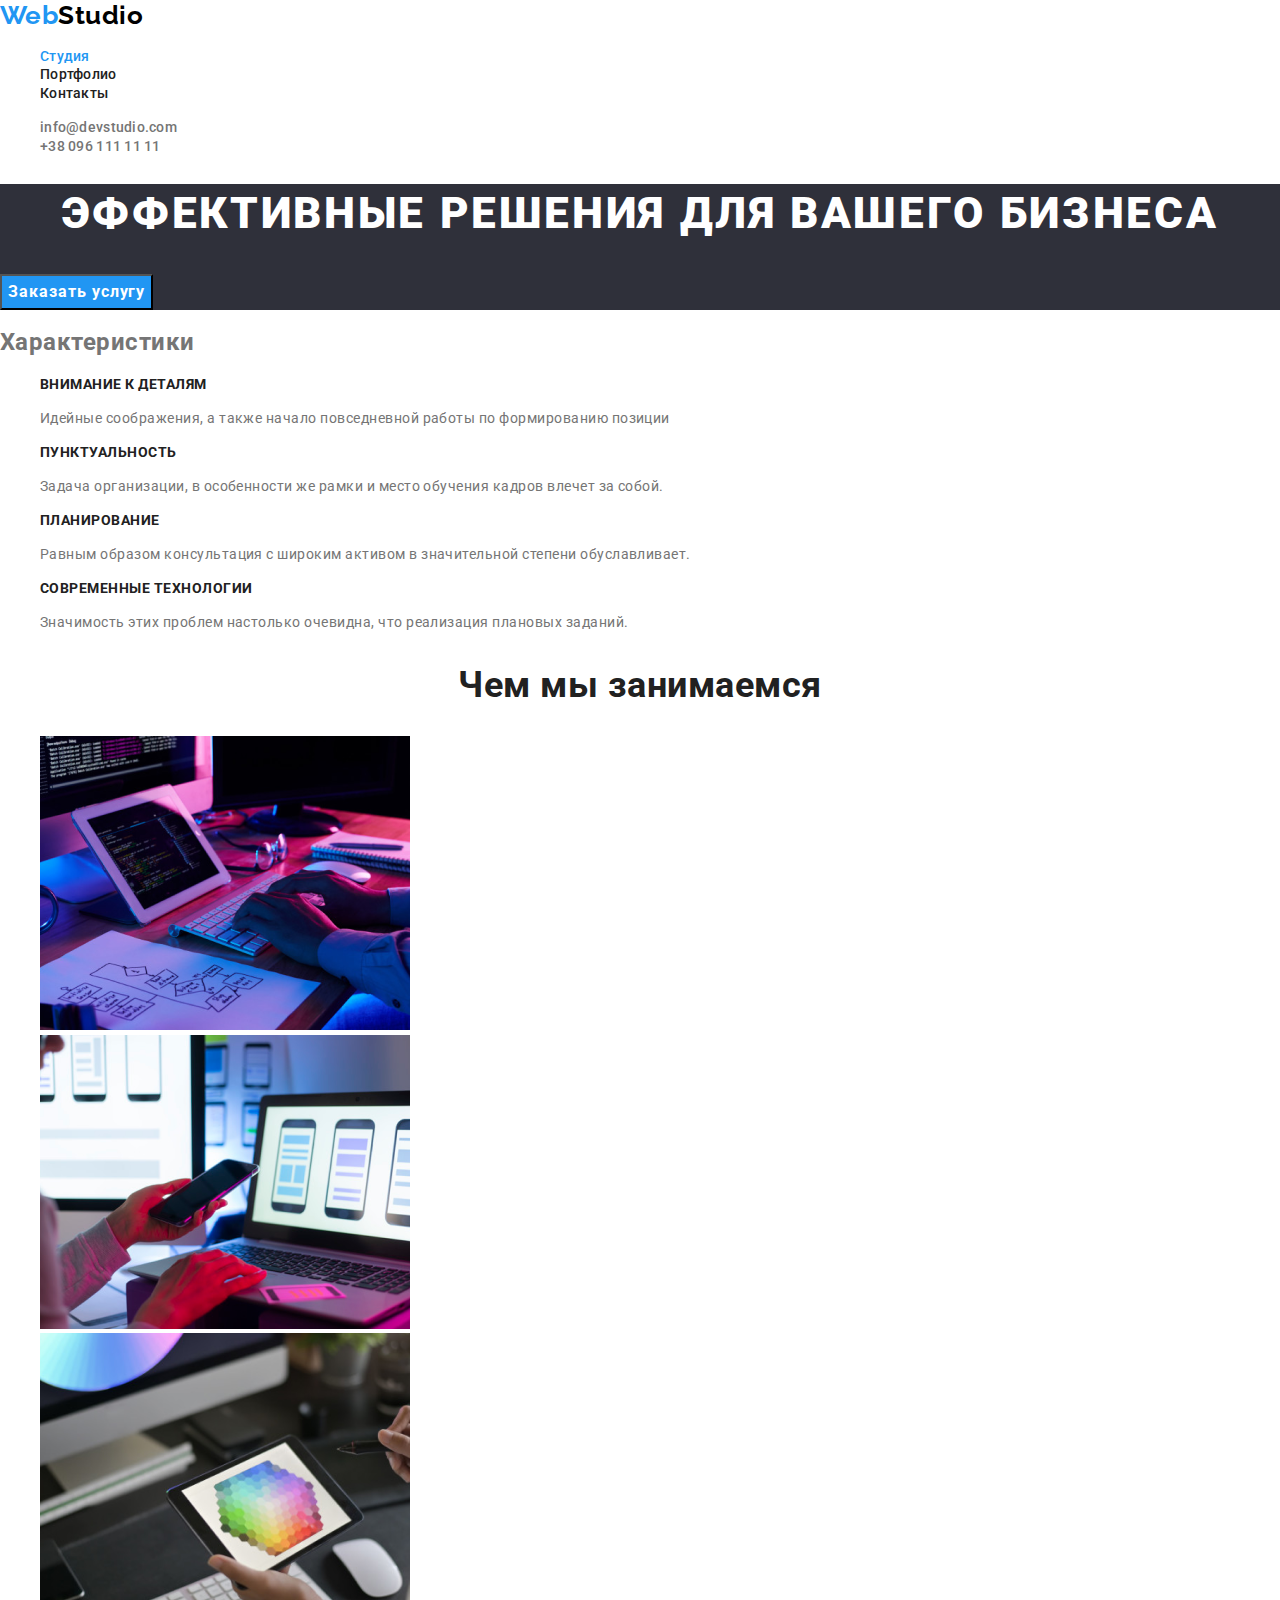
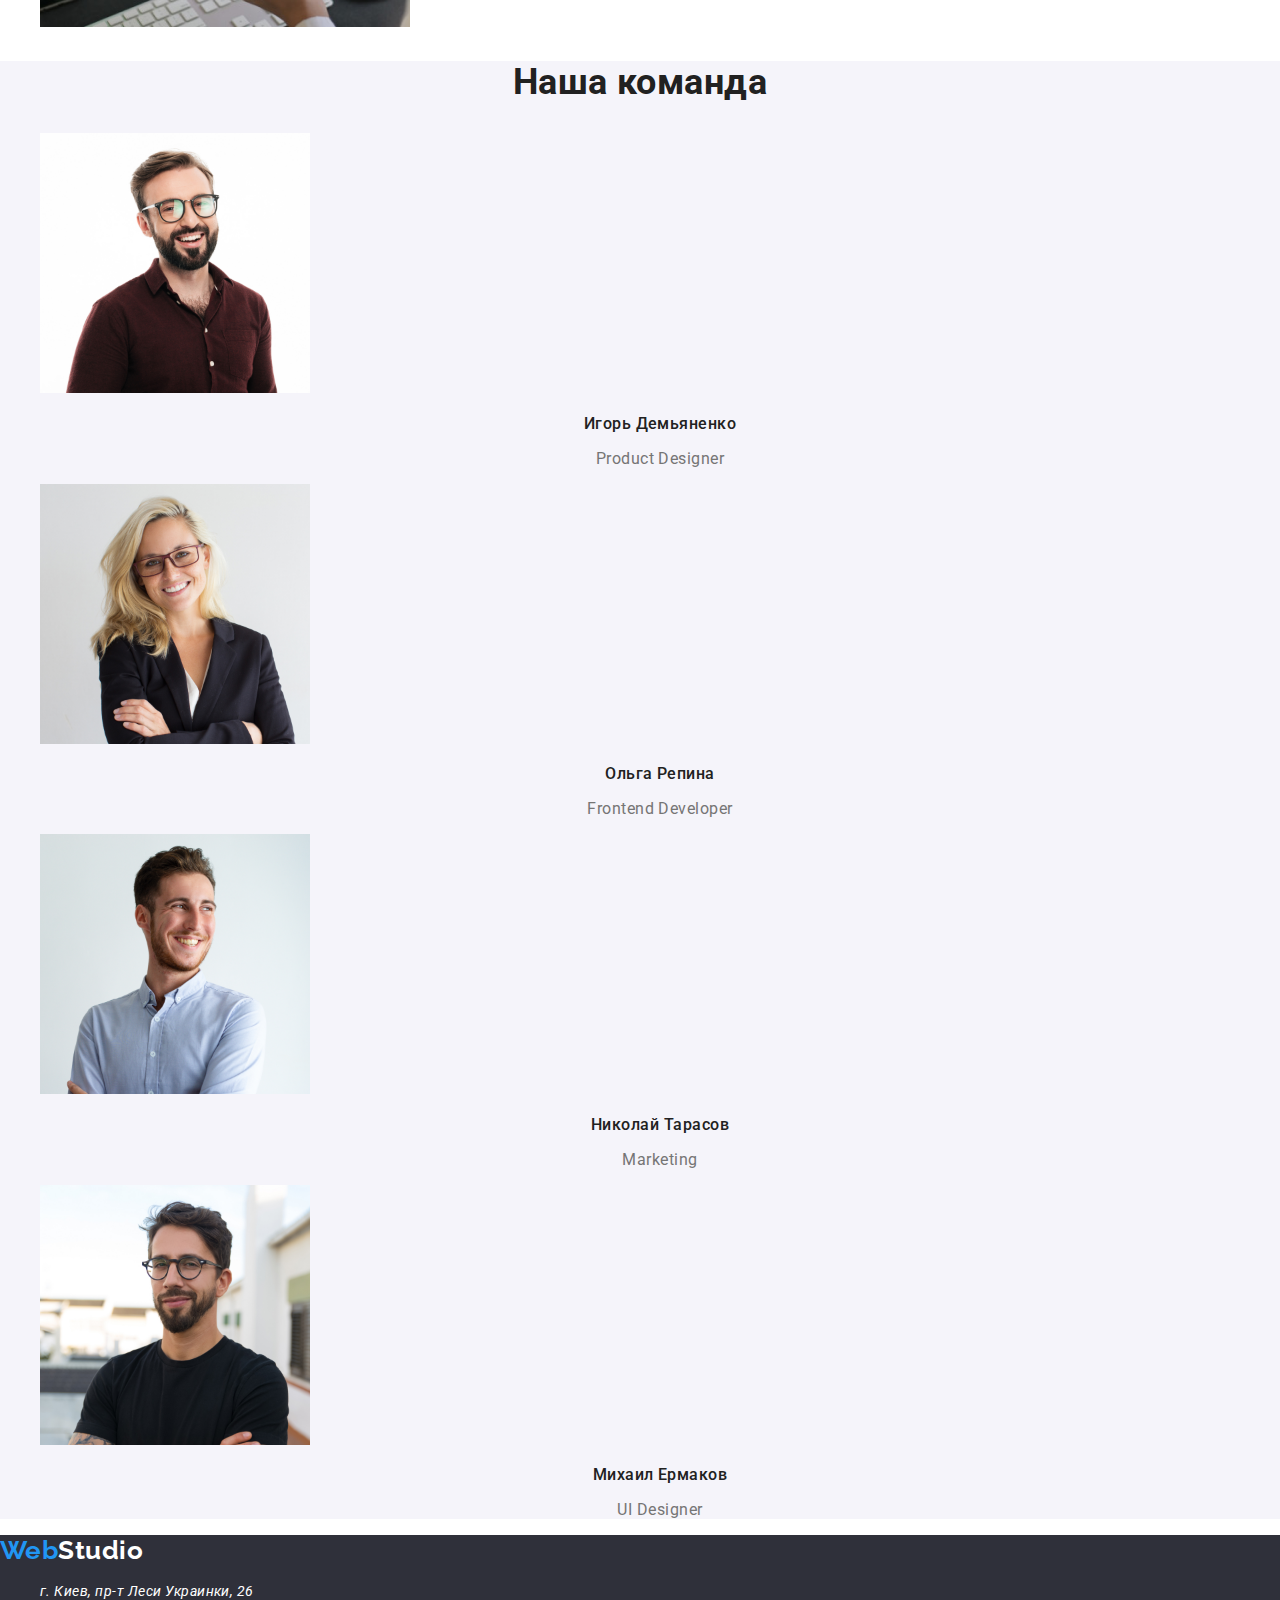
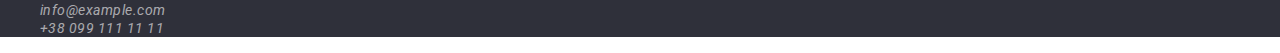
==== index.html @ c31a31f6 "Добавлены исходники" ====
<!DOCTYPE html>
<html lang="ru">
<head>
    <meta charset="UTF-8">
    <meta name="viewport" content="width=device-width, initial-scale=1.0">
    <title>Document</title>
    <link rel="stylesheet" href="https://cdnjs.cloudflare.com/ajax/libs/modern-normalize/1.1.0/modern-normalize.css" integrity="sha512-Y0MM+V6ymRKN2zStTqzQ227DWhhp4Mzdo6gnlRnuaNCbc+YN/ZH0sBCLTM4M0oSy9c9VKiCvd4Jk44aCLrNS5Q==" crossorigin="anonymous" referrerpolicy="no-referrer" />
    <link rel="preconnect" href="https://fonts.googleapis.com">
    <link rel="preconnect" href="https://fonts.gstatic.com" crossorigin>
    <link href="https://fonts.googleapis.com/css2?family=Raleway:wght@700&family=Roboto:wght@400;500;700;900&display=swap" rel="stylesheet">
    <link rel="stylesheet" href="./css/styles.css">
</head>
<body>
    <header class="header">
        <nav class="nav">
            <a href="/" class="logo-header link"><span class="blue-logo">Web</span>Studio</a>

            <ul class="navigation list">
                <li class="nav-item"><a href="./index.html" class="nav-link link opened">Студия</a></li>
                <li class="nav-item"><a href="./portfolio.html" class="nav-link link">Портфолио</a></li>
                <li class="nav-item"><a href="#" class="nav-link link">Контакты</a></li>
            </ul>
        </nav>
       
        <ul class=" contacts list">
            <li class="contacts-item"><a href="mailto:info@devstudio.com" class="contacts-link link">info@devstudio.com</a></li>
            <li class="contacts-item"><a href="tel:+380961111111" class="contacts-link link">+38 096 111 11 11</a></li>
        </ul>
    </header>
    <main>
        
        <section class="hero">
            <h1 class="hero-title">ЭФФЕКТИВНЫЕ РЕШЕНИЯ ДЛЯ ВАШЕГО БИЗНЕСА</h1>
            <button class="hero-button">Заказать услугу</button>
        </section>
        
        <section class="">
            <h2>Характеристики</h2>
            <ul class="adventages list">
                <li class="adventages-item">
                    <h3 class="adventages-title">Внимание к деталям</h3> 
                    <p class="adventages-text">Идейные соображения, а также начало повседневной работы по формированию позиции</p>
                </li>
                <li class="adventages-item">
                    <h3 class="adventages-title">Пунктуальность</h3> 
                    <p class="adventages-text">Задача организации, в особенности же рамки и место обучения кадров влечет за собой.</p>
                </li>
                <li class="adventages-item">
                    <h3 class="adventages-title">Планирование</h3> 
                    <p class="adventages-text">Равным образом консультация с широким активом в значительной степени обуславливает.</p>
                </li>
                <li class="adventages-item">
                    <h3 class="adventages-title">Современные технологии</h3> 
                    <p class="adventages-text">Значимость этих проблем настолько очевидна, что реализация плановых заданий.</p>
                </li>
            </ul>
        </section>
        <section class="">
            <h2 class="services-title">Чем мы занимаемся</h2>
            <ul class="services list">
                <li><img src="./images/box1.png" alt="Пишет код" width="370"></li>
                <li><img src="./images/box2.png" alt="Делает адаптивную верстку" width="370"></li>
                <li><img src="./images/box3.png" alt="Создает дизайн" width="370"></li>
            </ul>
        </section>
        <section class="team">
            <h2 class="team-title">Наша команда</h2>
            <ul class="list">
                <li class="team-member">
                    <img src="./images/img.jpg" alt="Фото Игоря" width="270">
                    <h3 class="team-member-title">Игорь Демьяненко</h3>
                    <p class="team-member-text">Product Designer</p>
                </li>
                <li class="team-member">
                    <img src="./images/img(1).jpg" alt="Фото Ольги" width="270">
                    <h3 class="team-member-title">Ольга Репина</h3>
                    <p class="team-member-text">Frontend Developer</p>
                </li>
                <li class="team-member">
                    <img src="./images/img(2).jpg" alt="Фото Николая" width="270">
                    <h3 class="team-member-title">Николай Тарасов</h3>
                    <p class="team-member-text">Marketing</p>
                </li>
                <li class="team-member">
                    <img src="./images/img(3).jpg" alt="Фото Михаила" width="270">
                    <h3 class="team-member-title">Михаил Ермаков</h3>
                    <p class="team-member-text">UI Designer</p>
                </li>
            </ul>
        </section>
    </main>
    <footer class="footer">
        <a href="/" class="logo-footer link"><span class="blue-logo">Web</span>Studio</a>
        <address>
            <ul class="footer-contacts contacts list">
                <li>
                    <a href="https://yandex.ua/maps/-/CCUmEDRSxD" class="adress link">г. Киев, пр-т Леси Украинки, 26</a>
                </li>
                <li>
                    <a href="mailto:info@example.com" class="footer-link link ">info@example.com</a>
                </li>
                <li>
                    <a href="tel:+380991111111" class="footer-link link ">+38 099 111 11 11</a>
                </li>
            </ul>
        </address>
    </footer>
</body>
</html>
---- css/styles.css ----
/*
2196F3 - голубой
212121-черный
2F303A- темный серый фон
757575 серый текст
FFFFFF белый
F5F4FA светлый серый фон
*/
:root{
    --main-text-color: #757575;
    --main-title-color: #212121;
    --main-background-color: #ffffff;
    --lightgrey-background: #f5f4fa;
    --darkgrey-background: #2f303a;
    --white-title: #ffffff;
    --accent-color: #2196f3;

}
.list {
    list-style: none;
}

.link {
    text-decoration: none;
}



body{
font-family: "Roboto", sans-serif;
background-color: var(--main-background-color);
letter-spacing: 0.03em;
color: var(--main-text-color);
}

.nav-link{
font-weight: 500;
font-size: 14px;
line-height: 1.14;
letter-spacing: 0.02em;
color: var(--main-title-color);
}

.nav-link:hover,
.nav-link:focus,
.contacts-link:hover,
.contacts-link:focus{
    color: var(--accent-color);
}

.logo-header{
font-family: Raleway;
font-weight: 700;
font-size: 26px;
line-height: 1.19;
color:#000000;
}

.blue-logo{
    color: var(--accent-color);
}

 .contacts-link{
    font-weight: 500;
    font-size: 14px;
    line-height: 1.14;
    letter-spacing: 0.02em;
    color: var(--main-text-color);
 }

 .opened{
     color:var(--accent-color);
 }

.hero{
    background-color: var(--darkgrey-background);
}

.hero-title{
font-weight: 900;
font-size: 44px;
line-height: 1.36;
text-align: center;
letter-spacing: 0.06em;
text-transform: uppercase;
color: var(--white-title);
}
.hero-button {
font-weight: 700;
font-size: 16px;
line-height: 1.87;
text-align: center;
letter-spacing: 0.06em;
color:var(--white-title);
background-color: var(--accent-color);
cursor: pointer;
}

.adventages-title{
font-weight: 700;
font-size: 14px;
line-height: 1.14;
text-transform: uppercase;
color: var(--main-title-color);
}

.adventages-text{
font-size: 14px;
line-height: 1.71;
}

.services-title,
.team-title{
font-weight: 700;
font-size: 36px;
line-height: 1.17;
text-align: center;
color:var(--main-title-color);
}
.team {
    background-color: var(--lightgrey-background);
}
.team-member-title{
font-weight: 500;
font-size: 16px;
line-height: 1.19;
text-align: center;
color: var(--main-title-color);
}
.team-member-text{
font-size: 16px;
line-height: 1.19;
text-align: center;
}
.footer{
    background-color: var(--darkgrey-background);
}
.logo-footer {
font-family: Raleway;
font-weight: 700;
font-size: 26px;
line-height: 1.19;
color: var(--white-title);
}
.adress{
font-size: 14px;
line-height: 1,71;
color: var(--white-title);
}
.footer-link{
    font-size: 14px;
line-height: 1,71;
color: rgba(255, 255, 255, 0.6);
}




/********************Portfolio**********************/




.button{
--background-buttom:  #F5F4FA;
font-weight: 500;
font-size: 16px;
line-height: 1.62;
text-align: center;
color: var(--main-title-color);
background-color:var(--background-buttom);
cursor: pointer;
}
.button:hover,
.button:focus{
color:var(--white-title);
background-color: var(--accent-color);
}
.project-card{
--background-card: #eeeeee;
background-color: var(--background-card);
}
.project-card-title{
font-weight: 700;
font-size: 18px;
line-height: 2.0;
letter-spacing: 0.06em;
color:var(--main-title-color);
}
.project-card-text{
font-size: 16px;
line-height: 1.87;
color: var(--main-text-color);
}
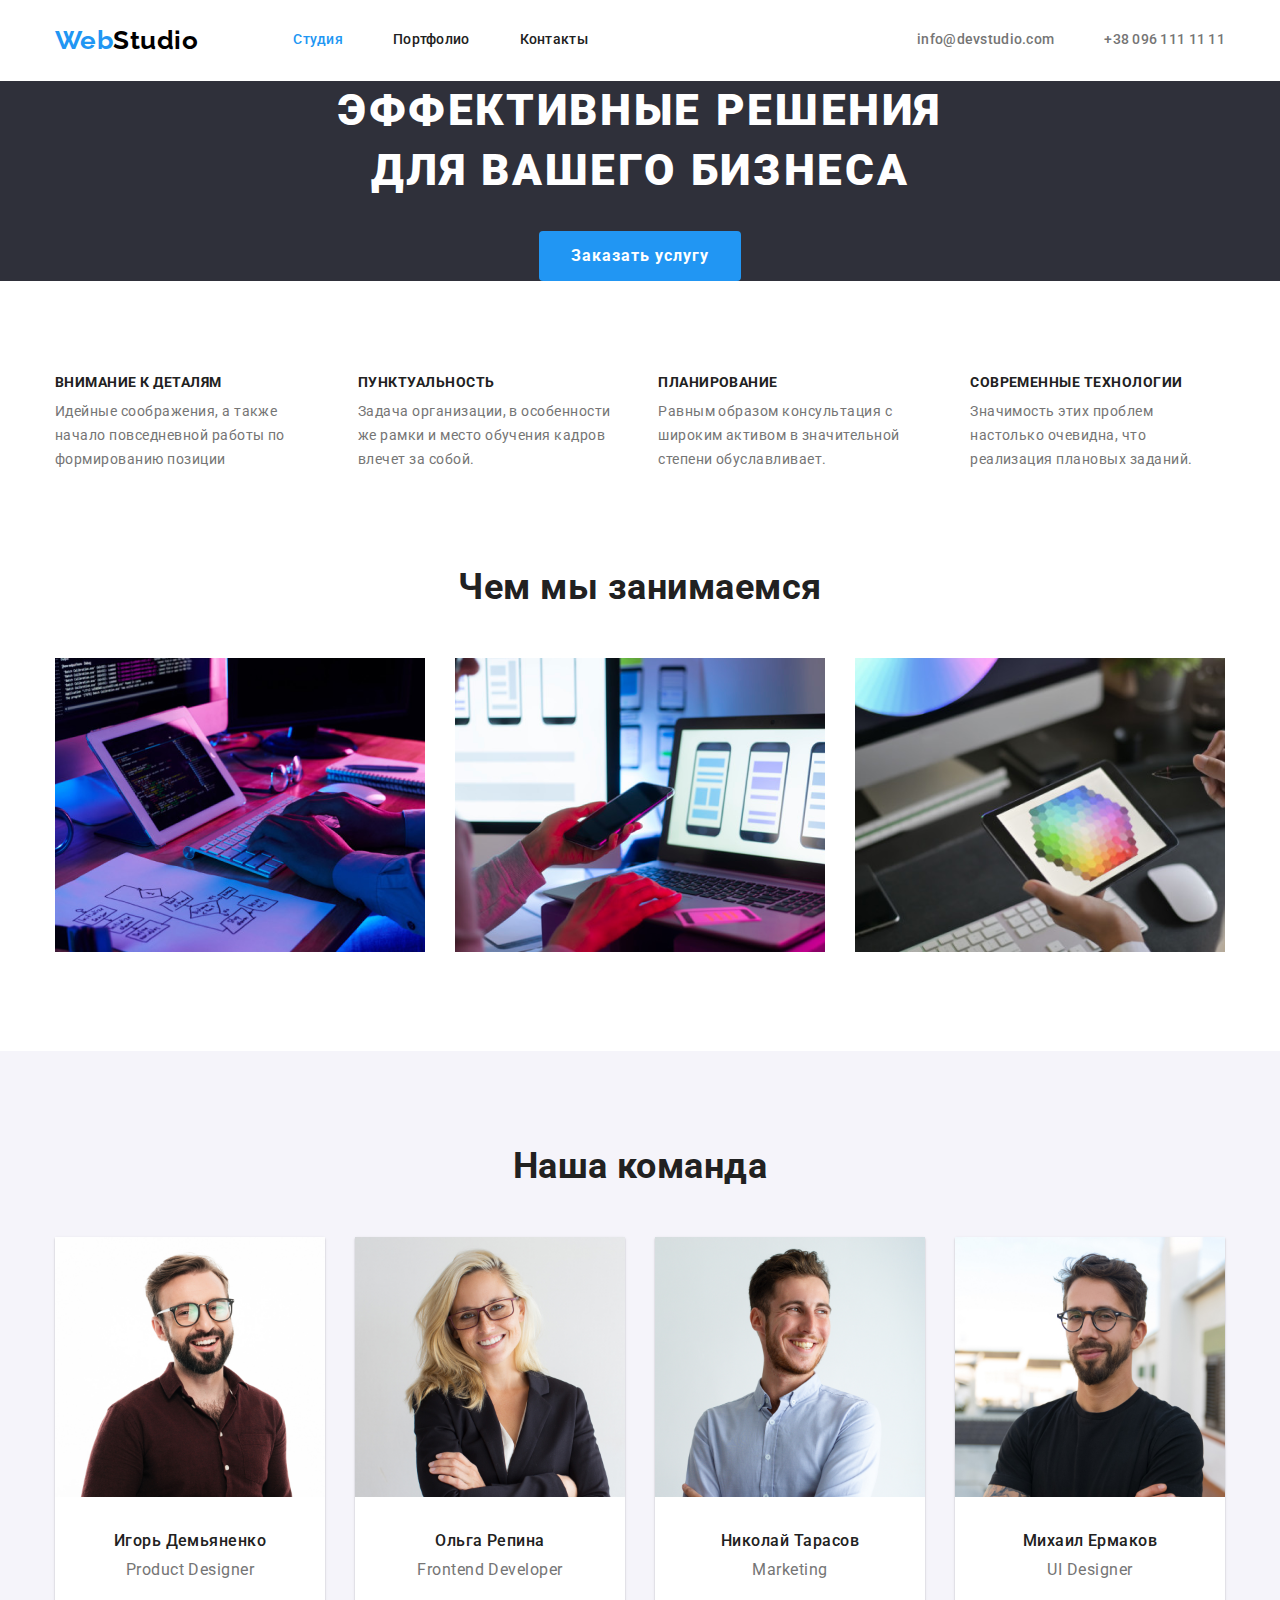
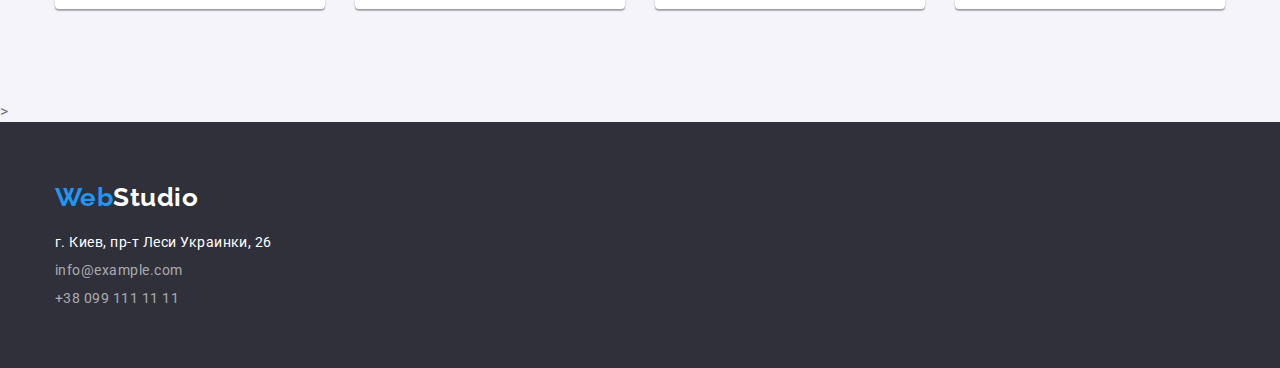
==== commit 461a8c1f: "Главная страница" ====
--- a/index.html
+++ b/index.html
@@ -12,6 +12,7 @@
 </head>
 <body>
     <header class="header">
+        <div class="container head-container">
         <nav class="nav">
             <a href="/" class="logo-header link"><span class="blue-logo">Web</span>Studio</a>
 
@@ -26,84 +27,93 @@
             <li class="contacts-item"><a href="mailto:info@devstudio.com" class="contacts-link link">info@devstudio.com</a></li>
             <li class="contacts-item"><a href="tel:+380961111111" class="contacts-link link">+38 096 111 11 11</a></li>
         </ul>
+    </div>
     </header>
     <main>
-        
         <section class="hero">
-            <h1 class="hero-title">ЭФФЕКТИВНЫЕ РЕШЕНИЯ ДЛЯ ВАШЕГО БИЗНЕСА</h1>
-            <button class="hero-button">Заказать услугу</button>
+            <div class="container">
+                <h1 class="hero-title">ЭФФЕКТИВНЫЕ РЕШЕНИЯ<br> ДЛЯ ВАШЕГО БИЗНЕСА</h1>
+                <button class="hero-button">Заказать услугу</button>
+            </div>
         </section>
-        
-        <section class="">
-            <h2>Характеристики</h2>
-            <ul class="adventages list">
-                <li class="adventages-item">
-                    <h3 class="adventages-title">Внимание к деталям</h3> 
-                    <p class="adventages-text">Идейные соображения, а также начало повседневной работы по формированию позиции</p>
-                </li>
-                <li class="adventages-item">
-                    <h3 class="adventages-title">Пунктуальность</h3> 
-                    <p class="adventages-text">Задача организации, в особенности же рамки и место обучения кадров влечет за собой.</p>
-                </li>
-                <li class="adventages-item">
-                    <h3 class="adventages-title">Планирование</h3> 
-                    <p class="adventages-text">Равным образом консультация с широким активом в значительной степени обуславливает.</p>
-                </li>
-                <li class="adventages-item">
-                    <h3 class="adventages-title">Современные технологии</h3> 
-                    <p class="adventages-text">Значимость этих проблем настолько очевидна, что реализация плановых заданий.</p>
-                </li>
-            </ul>
+        <section class="adventages">
+            <div class="container adventages-container">
+                <h2 class="visually-hidden">Характеристики</h2>
+                <ul class="adventages-list list">
+                    <li class="adventages-item">
+                        <h3 class="adventages-title">Внимание к деталям</h3> 
+                        <p class="adventages-text">Идейные соображения, а также начало повседневной работы по формированию позиции</p>
+                    </li>
+                    <li class="adventages-item">
+                        <h3 class="adventages-title">Пунктуальность</h3> 
+                        <p class="adventages-text">Задача организации, в особенности же рамки и место обучения кадров влечет за собой.</p>
+                    </li>
+                    <li class="adventages-item">
+                        <h3 class="adventages-title">Планирование</h3> 
+                        <p class="adventages-text">Равным образом консультация с широким активом в значительной степени обуславливает.</p>
+                    </li>
+                    <li class="adventages-item">
+                        <h3 class="adventages-title">Современные технологии</h3> 
+                        <p class="adventages-text">Значимость этих проблем настолько очевидна, что реализация плановых заданий.</p>
+                    </li>
+                </ul>
+            </div>
         </section>
         <section class="">
-            <h2 class="services-title">Чем мы занимаемся</h2>
-            <ul class="services list">
-                <li><img src="./images/box1.png" alt="Пишет код" width="370"></li>
-                <li><img src="./images/box2.png" alt="Делает адаптивную верстку" width="370"></li>
-                <li><img src="./images/box3.png" alt="Создает дизайн" width="370"></li>
-            </ul>
+            <div class="container services-container">
+                <h2 class="services-title">Чем мы занимаемся</h2>
+                <ul class="services list">
+                    <li class="services-item"><img src="./images/box1.png" alt="Пишет код" width="370"></li>
+                    <li class="services-item"><img src="./images/box2.png" alt="Делает адаптивную верстку" width="370"></li>
+                    <li class="services-item"><img src="./images/box3.png" alt="Создает дизайн" width="370"></li>
+                </ul>
+            </div>
         </section>
         <section class="team">
-            <h2 class="team-title">Наша команда</h2>
-            <ul class="list">
-                <li class="team-member">
-                    <img src="./images/img.jpg" alt="Фото Игоря" width="270">
-                    <h3 class="team-member-title">Игорь Демьяненко</h3>
-                    <p class="team-member-text">Product Designer</p>
-                </li>
-                <li class="team-member">
-                    <img src="./images/img(1).jpg" alt="Фото Ольги" width="270">
-                    <h3 class="team-member-title">Ольга Репина</h3>
-                    <p class="team-member-text">Frontend Developer</p>
-                </li>
-                <li class="team-member">
-                    <img src="./images/img(2).jpg" alt="Фото Николая" width="270">
-                    <h3 class="team-member-title">Николай Тарасов</h3>
-                    <p class="team-member-text">Marketing</p>
-                </li>
-                <li class="team-member">
-                    <img src="./images/img(3).jpg" alt="Фото Михаила" width="270">
-                    <h3 class="team-member-title">Михаил Ермаков</h3>
-                    <p class="team-member-text">UI Designer</p>
-                </li>
-            </ul>
+            <div class="container team-container">
+                <h2 class="team-title">Наша команда</h2>
+                <ul class="team-list list">
+                    <li class="team-member">
+                        <img src="./images/img.jpg" alt="Фото Игоря" width="270">
+                        <h3 class="team-member-title">Игорь Демьяненко</h3>
+                        <p class="team-member-text">Product Designer</p>
+                    </li>
+                    <li class="team-member">
+                        <img src="./images/img(1).jpg" alt="Фото Ольги" width="270">
+                        <h3 class="team-member-title">Ольга Репина</h3>
+                        <p class="team-member-text">Frontend Developer</p>
+                    </li>
+                    <li class="team-member">
+                        <img src="./images/img(2).jpg" alt="Фото Николая" width="270">
+                        <h3 class="team-member-title">Николай Тарасов</h3>
+                        <p class="team-member-text">Marketing</p>
+                    </li>
+                    <li class="team-member">
+                        <img src="./images/img(3).jpg" alt="Фото Михаила" width="270">
+                        <h3 class="team-member-title">Михаил Ермаков</h3>
+                        <p class="team-member-text">UI Designer</p>
+                    </li>
+                </ul>
+            </div>>
         </section>
     </main>
     <footer class="footer">
-        <a href="/" class="logo-footer link"><span class="blue-logo">Web</span>Studio</a>
-        <address>
-            <ul class="footer-contacts contacts list">
-                <li>
-                    <a href="https://yandex.ua/maps/-/CCUmEDRSxD" class="adress link">г. Киев, пр-т Леси Украинки, 26</a>
-                </li>
-                <li>
-                    <a href="mailto:info@example.com" class="footer-link link ">info@example.com</a>
-                </li>
-                <li>
-                    <a href="tel:+380991111111" class="footer-link link ">+38 099 111 11 11</a>
-                </li>
-            </ul>
-        </address>
+        <div class="container">
+            <a href="/" class="logo-footer link"><span class="blue-logo">Web</span>Studio</a>
+            <address>
+                <ul class="footer-contacts list">
+                    <li class="footer-contacts-item">
+                        <a href="https://yandex.ua/maps/-/CCUmEDRSxD" class="adress link">г. Киев, пр-т Леси Украинки, 26</a>
+                    </li>
+                    <li class="footer-contacts-item">
+                        <a href="mailto:info@example.com" class="footer-link link ">info@example.com</a>
+                    </li>
+                    <li class="footer-contacts-item">
+                        <a href="tel:+380991111111" class="footer-link link ">+38 099 111 11 11</a>
+                    </li>
+                </ul>
+            </address>
+        </div>
     </footer>
 </body>
 </html>--- a/css/styles.css
+++ b/css/styles.css
@@ -16,24 +16,92 @@
     --accent-color: #2196f3;
 
 }
+
+html{
+    box-sizing: border-box;
+}
+
+*,
+*::before,
+*::after{
+    box-sizing: inherit;
+}
+
 .list {
+    margin: 0;
+    padding: 0;
     list-style: none;
 }
 
 .link {
     text-decoration: none;
 }
-
-
+h1,
+h2,
+h3,
+h4,
+h5,
+h6,
+p{
+    margin: 0;
+}
+
+.visually-hidden {
+    position: absolute;
+    width: 1px;
+    height: 1px;
+    margin: -1px;
+    padding: 0;
+    overflow: hidden;
+    border: 0;
+    clip: rect(0 0 0 0);
+}
 
 body{
 font-family: "Roboto", sans-serif;
 background-color: var(--main-background-color);
 letter-spacing: 0.03em;
 color: var(--main-text-color);
-}
-
+margin: 0;
+}
+
+.container{
+width: 1200px;
+padding-left: 15px;
+padding-right: 15px;
+
+margin-left: auto;
+margin-right: auto;
+}
+
+.head-container{
+    display:flex;
+    align-items: center;
+}
+
+.nav{
+    display: flex;
+    align-items: center;
+}
+
+.navigation{
+   display: flex;
+   align-items: center;
+}
+
+.contacts{
+    display: flex;
+    margin-left: auto;
+}
+
+.nav-item:not(:last-child),
+.contacts-item:not(:last-child){
+    margin-right: 50px;
+}
 .nav-link{
+    display: inline-block;
+    padding-top: 32px;
+    padding-bottom: 32px;
 font-weight: 500;
 font-size: 14px;
 line-height: 1.14;
@@ -49,11 +117,15 @@
 }
 
 .logo-header{
+    display: inline-block;
+    padding-top: 25px;
+    padding-bottom: 25px;
 font-family: Raleway;
 font-weight: 700;
 font-size: 26px;
 line-height: 1.19;
 color:#000000;
+margin-right: 95px;
 }
 
 .blue-logo{
@@ -61,6 +133,9 @@
 }
 
  .contacts-link{
+    display: inline-block;
+    padding-top: 32px;
+    padding-bottom: 32px;
     font-weight: 500;
     font-size: 14px;
     line-height: 1.14;
@@ -74,9 +149,11 @@
 
 .hero{
     background-color: var(--darkgrey-background);
+    text-align: center;
 }
 
 .hero-title{
+    margin-bottom: 30px;
 font-weight: 900;
 font-size: 44px;
 line-height: 1.36;
@@ -86,6 +163,7 @@
 color: var(--white-title);
 }
 .hero-button {
+padding: 10px 32px;
 font-weight: 700;
 font-size: 16px;
 line-height: 1.87;
@@ -94,6 +172,21 @@
 color:var(--white-title);
 background-color: var(--accent-color);
 cursor: pointer;
+border-radius: 4px;
+border: none;
+}
+.adventages-container{
+    padding-top: 94px;
+    padding-bottom: 94px;
+}
+
+.adventages-list{
+    display: flex;
+    
+
+}
+.adventages-item:not(:last-child){
+    margin-right: 30px;
 }
 
 .adventages-title{
@@ -102,6 +195,7 @@
 line-height: 1.14;
 text-transform: uppercase;
 color: var(--main-title-color);
+margin-bottom: 10px;
 }
 
 .adventages-text{
@@ -116,16 +210,56 @@
 line-height: 1.17;
 text-align: center;
 color:var(--main-title-color);
-}
+margin-bottom: 50px;
+}
+
+.services-container{
+
+margin-bottom: 94px;
+}
+
+.services{
+    display: flex;
+}
+
+.services-item:not(:last-child){
+    margin-right: 30px;}
+
 .team {
     background-color: var(--lightgrey-background);
 }
+
+.team-container{
+    padding-top: 94px;
+    padding-bottom: 94px;
+}
+
+.team-title{
+    margin-bottom: 50px;
+}
+
+.team-list{
+    display: flex;
+}
+
+.team-member{
+    box-shadow: 0px 1px 3px rgba(0, 0, 0, 0.12), 0px 1px 1px rgba(0, 0, 0, 0.14), 0px 2px 1px rgba(0, 0, 0, 0.2);
+border-radius: 0px 0px 4px 4px;
+padding-bottom: 30px;
+background-color: var(--main-background-color);
+}
+.team-member:not(:last-child){
+    margin-right: 30px;
+}
+
 .team-member-title{
 font-weight: 500;
 font-size: 16px;
 line-height: 1.19;
 text-align: center;
 color: var(--main-title-color);
+padding-top: 30px;
+padding-bottom: 10px;
 }
 .team-member-text{
 font-size: 16px;
@@ -136,23 +270,36 @@
     background-color: var(--darkgrey-background);
 }
 .logo-footer {
+display: block;
 font-family: Raleway;
 font-weight: 700;
 font-size: 26px;
 line-height: 1.19;
 color: var(--white-title);
+margin-bottom: 20px;
+}
+
+.footer{
+    padding-top: 60px;
+    padding-bottom: 60px;
+}
+.footer-contacts{
+    font-style: normal;
 }
 .adress{
 font-size: 14px;
 line-height: 1,71;
 color: var(--white-title);
+
 }
 .footer-link{
     font-size: 14px;
 line-height: 1,71;
 color: rgba(255, 255, 255, 0.6);
 }
-
+.footer-contacts-item:not(:last-child){
+    margin-bottom: 10px;
+}
 
 
 
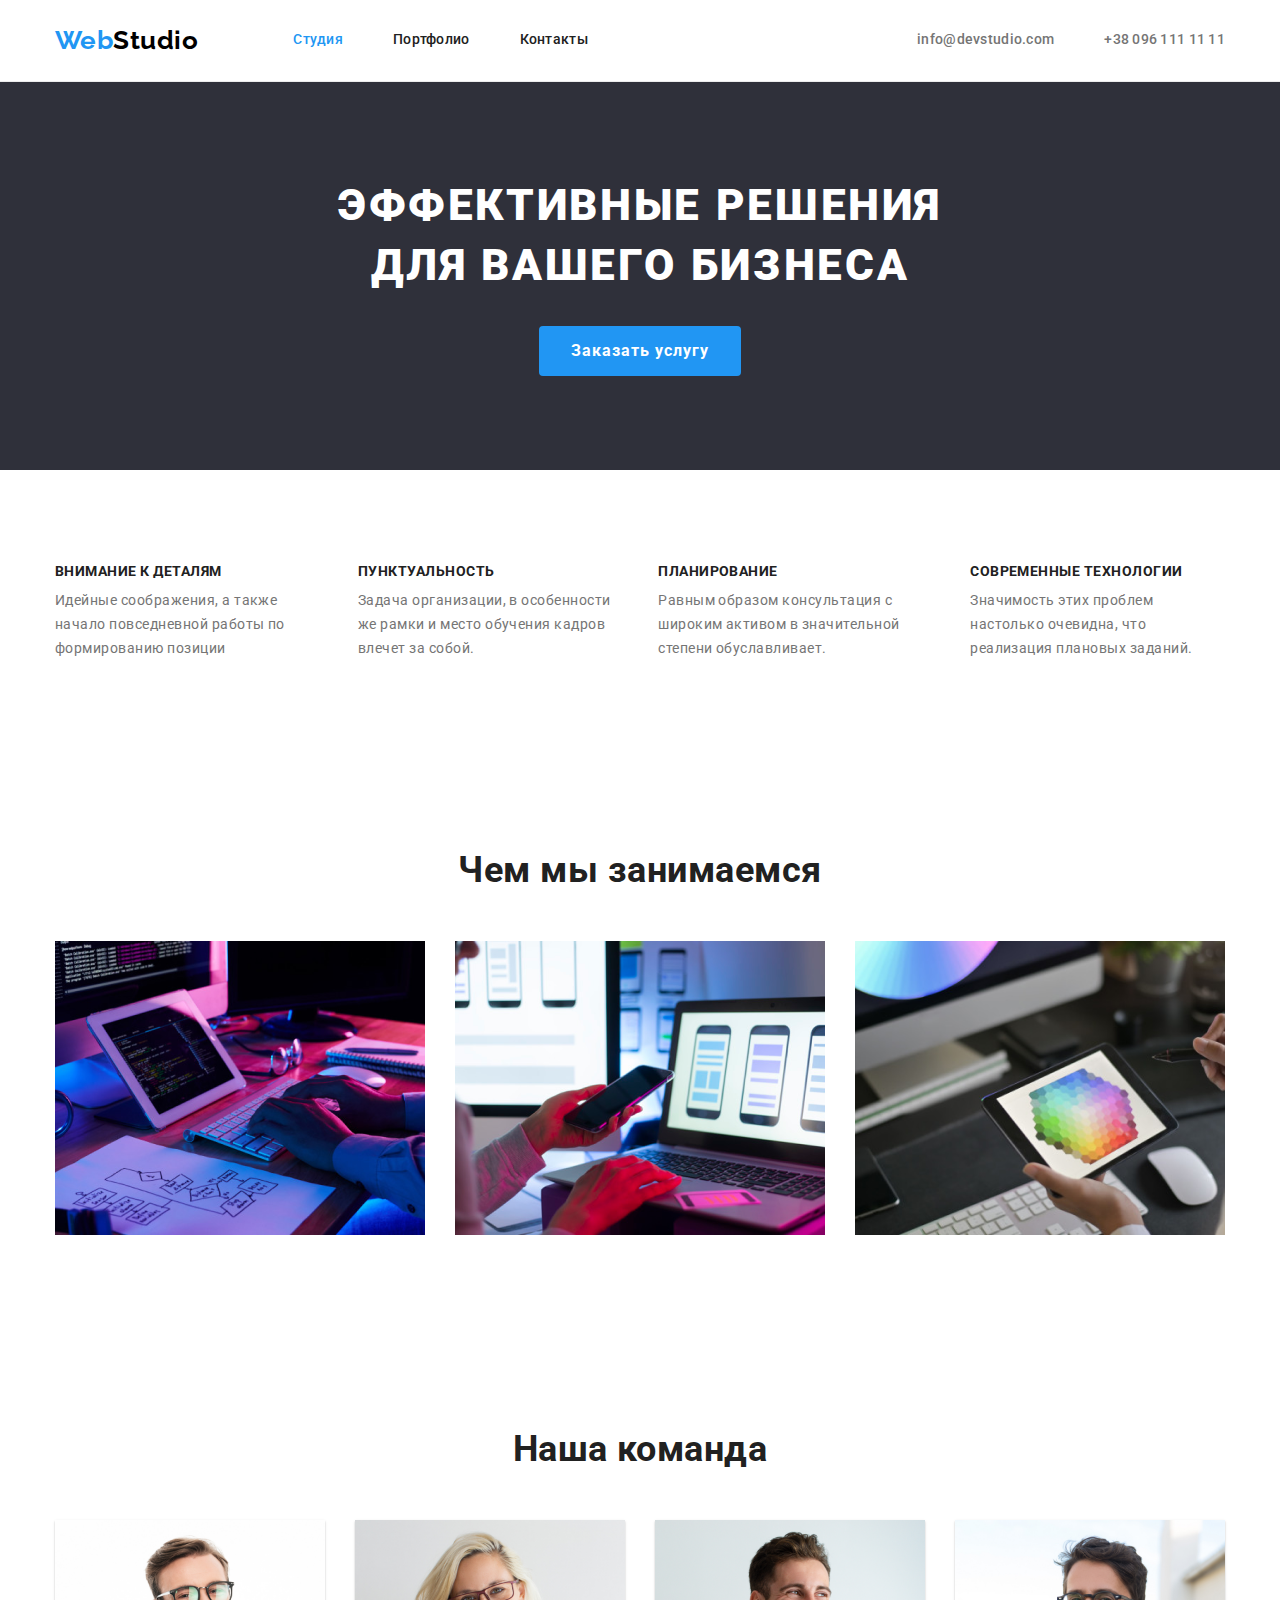
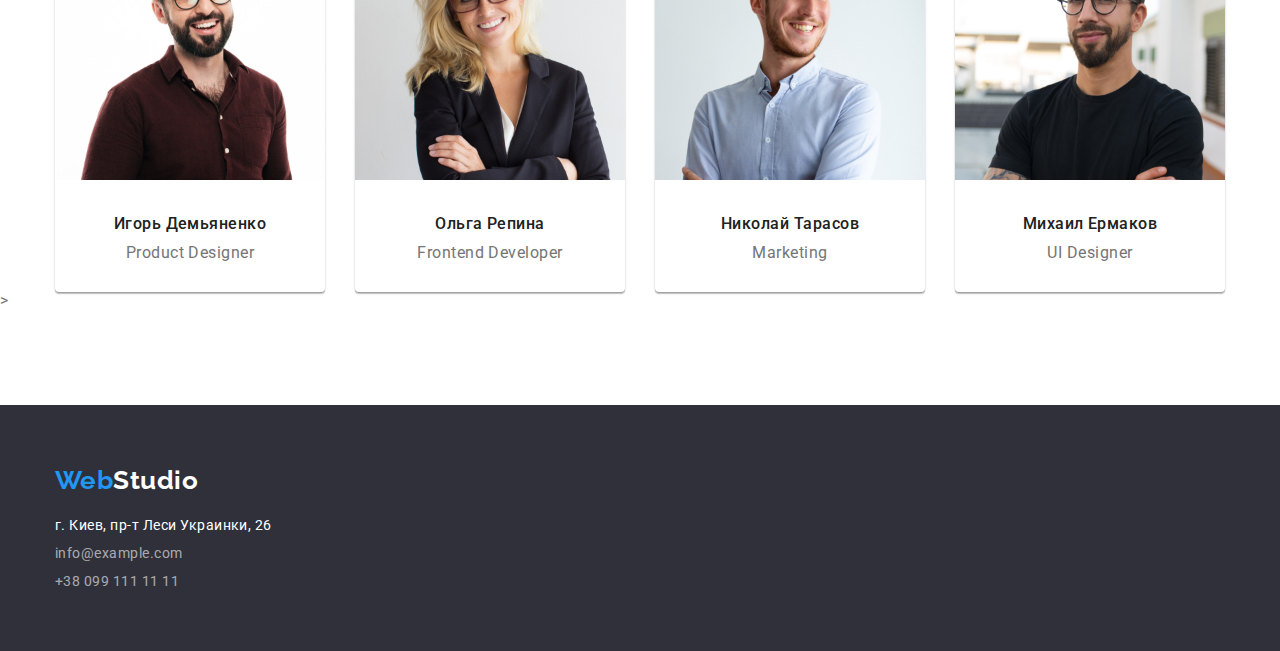
==== commit 2086c81c: "Работа закончена" ====
--- a/index.html
+++ b/index.html
@@ -30,14 +30,14 @@
     </div>
     </header>
     <main>
-        <section class="hero">
+        <section class="hero section">
             <div class="container">
                 <h1 class="hero-title">ЭФФЕКТИВНЫЕ РЕШЕНИЯ<br> ДЛЯ ВАШЕГО БИЗНЕСА</h1>
                 <button class="hero-button">Заказать услугу</button>
             </div>
         </section>
-        <section class="adventages">
-            <div class="container adventages-container">
+        <section class="section">
+            <div class="container">
                 <h2 class="visually-hidden">Характеристики</h2>
                 <ul class="adventages-list list">
                     <li class="adventages-item">
@@ -59,8 +59,8 @@
                 </ul>
             </div>
         </section>
-        <section class="">
-            <div class="container services-container">
+        <section class="section">
+            <div class="container">
                 <h2 class="services-title">Чем мы занимаемся</h2>
                 <ul class="services list">
                     <li class="services-item"><img src="./images/box1.png" alt="Пишет код" width="370"></li>
@@ -69,8 +69,8 @@
                 </ul>
             </div>
         </section>
-        <section class="team">
-            <div class="container team-container">
+        <section class="section">
+            <div class="container">
                 <h2 class="team-title">Наша команда</h2>
                 <ul class="team-list list">
                     <li class="team-member">
--- a/css/styles.css
+++ b/css/styles.css
@@ -48,49 +48,64 @@
 
 .visually-hidden {
     position: absolute;
+
     width: 1px;
     height: 1px;
     margin: -1px;
     padding: 0;
+
     overflow: hidden;
     border: 0;
     clip: rect(0 0 0 0);
 }
 
+.section{
+    padding-bottom: 94px;
+    padding-top: 94px;
+}
+
 body{
-font-family: "Roboto", sans-serif;
-background-color: var(--main-background-color);
-letter-spacing: 0.03em;
-color: var(--main-text-color);
-margin: 0;
+    margin: 0;
+
+    font-family: "Roboto", sans-serif;
+    background-color: var(--main-background-color);
+    letter-spacing: 0.03em;
+    color: var(--main-text-color);
 }
 
 .container{
-width: 1200px;
-padding-left: 15px;
-padding-right: 15px;
-
-margin-left: auto;
-margin-right: auto;
+    width: 1200px;
+    padding-left: 15px;
+    padding-right: 15px;
+    margin-left: auto;
+    margin-right: auto;
+}
+
+.header{
+    border-bottom: 1px solid #ECECEC ;
 }
 
 .head-container{
     display:flex;
+
     align-items: center;
 }
 
 .nav{
     display: flex;
+
     align-items: center;
 }
 
 .navigation{
    display: flex;
+
    align-items: center;
 }
 
 .contacts{
     display: flex;
+
     margin-left: auto;
 }
 
@@ -100,13 +115,15 @@
 }
 .nav-link{
     display: inline-block;
+
     padding-top: 32px;
     padding-bottom: 32px;
-font-weight: 500;
-font-size: 14px;
-line-height: 1.14;
-letter-spacing: 0.02em;
-color: var(--main-title-color);
+
+    font-weight: 500;
+    font-size: 14px;
+    line-height: 1.14;
+    letter-spacing: 0.02em;
+    color: var(--main-title-color);
 }
 
 .nav-link:hover,
@@ -118,14 +135,16 @@
 
 .logo-header{
     display: inline-block;
+
     padding-top: 25px;
     padding-bottom: 25px;
-font-family: Raleway;
-font-weight: 700;
-font-size: 26px;
-line-height: 1.19;
-color:#000000;
-margin-right: 95px;
+    margin-right: 95px;
+
+    font-family: Raleway;
+    font-weight: 700;
+    font-size: 26px;
+    line-height: 1.19;
+    color:#000000;
 }
 
 .blue-logo{
@@ -134,8 +153,10 @@
 
  .contacts-link{
     display: inline-block;
+
     padding-top: 32px;
     padding-bottom: 32px;
+
     font-weight: 500;
     font-size: 14px;
     line-height: 1.14;
@@ -154,69 +175,65 @@
 
 .hero-title{
     margin-bottom: 30px;
-font-weight: 900;
-font-size: 44px;
-line-height: 1.36;
-text-align: center;
-letter-spacing: 0.06em;
-text-transform: uppercase;
-color: var(--white-title);
+
+    font-weight: 900;
+    font-size: 44px;
+    line-height: 1.36;
+    text-align: center;
+    letter-spacing: 0.06em;
+    text-transform: uppercase;
+    color: var(--white-title);
 }
 .hero-button {
-padding: 10px 32px;
-font-weight: 700;
-font-size: 16px;
-line-height: 1.87;
-text-align: center;
-letter-spacing: 0.06em;
-color:var(--white-title);
-background-color: var(--accent-color);
-cursor: pointer;
-border-radius: 4px;
-border: none;
-}
-.adventages-container{
-    padding-top: 94px;
-    padding-bottom: 94px;
+    padding: 10px 32px;
+
+    border: none;
+
+    font-weight: 700;
+    font-size: 16px;
+    line-height: 1.87;
+    text-align: center;
+    letter-spacing: 0.06em;
+    color:var(--white-title);
+    background-color: var(--accent-color);
+    cursor: pointer;
+    border-radius: 4px;
 }
 
 .adventages-list{
     display: flex;
-    
-
 }
 .adventages-item:not(:last-child){
     margin-right: 30px;
 }
 
 .adventages-title{
-font-weight: 700;
-font-size: 14px;
-line-height: 1.14;
-text-transform: uppercase;
-color: var(--main-title-color);
-margin-bottom: 10px;
+    margin-bottom: 10px;
+
+    font-weight: 700;
+    font-size: 14px;
+    line-height: 1.14;
+    text-transform: uppercase;
+    color: var(--main-title-color);
+
 }
 
 .adventages-text{
-font-size: 14px;
-line-height: 1.71;
+    font-size: 14px;
+    line-height: 1.71;
 }
 
 .services-title,
 .team-title{
-font-weight: 700;
-font-size: 36px;
-line-height: 1.17;
-text-align: center;
-color:var(--main-title-color);
-margin-bottom: 50px;
-}
-
-.services-container{
-
-margin-bottom: 94px;
-}
+    margin-bottom: 50px;
+
+    font-weight: 700;
+    font-size: 36px;
+    line-height: 1.17;
+    text-align: center;
+    color:var(--main-title-color);
+}
+
 
 .services{
     display: flex;
@@ -229,10 +246,6 @@
     background-color: var(--lightgrey-background);
 }
 
-.team-container{
-    padding-top: 94px;
-    padding-bottom: 94px;
-}
 
 .team-title{
     margin-bottom: 50px;
@@ -243,40 +256,45 @@
 }
 
 .team-member{
+    padding-bottom: 30px;
+
+    border-radius: 0px 0px 4px 4px;
+
     box-shadow: 0px 1px 3px rgba(0, 0, 0, 0.12), 0px 1px 1px rgba(0, 0, 0, 0.14), 0px 2px 1px rgba(0, 0, 0, 0.2);
-border-radius: 0px 0px 4px 4px;
-padding-bottom: 30px;
-background-color: var(--main-background-color);
+    background-color: var(--main-background-color);
 }
 .team-member:not(:last-child){
     margin-right: 30px;
 }
 
 .team-member-title{
-font-weight: 500;
-font-size: 16px;
-line-height: 1.19;
-text-align: center;
-color: var(--main-title-color);
-padding-top: 30px;
-padding-bottom: 10px;
+    padding-top: 30px;
+    padding-bottom: 10px;
+
+    font-weight: 500;
+    font-size: 16px;
+    line-height: 1.19;
+    text-align: center;
+    color: var(--main-title-color);
 }
 .team-member-text{
-font-size: 16px;
-line-height: 1.19;
-text-align: center;
+    font-size: 16px;
+    line-height: 1.19;
+    text-align: center;
 }
 .footer{
     background-color: var(--darkgrey-background);
 }
 .logo-footer {
-display: block;
-font-family: Raleway;
-font-weight: 700;
-font-size: 26px;
-line-height: 1.19;
-color: var(--white-title);
-margin-bottom: 20px;
+    display: block;
+
+    margin-bottom: 20px;
+
+    font-family: Raleway;
+    font-weight: 700;
+    font-size: 26px;
+    line-height: 1.19;
+    color: var(--white-title);
 }
 
 .footer{
@@ -287,15 +305,15 @@
     font-style: normal;
 }
 .adress{
-font-size: 14px;
-line-height: 1,71;
-color: var(--white-title);
+    font-size: 14px;
+    line-height: 1,71;
+    color: var(--white-title);
 
 }
 .footer-link{
     font-size: 14px;
-line-height: 1,71;
-color: rgba(255, 255, 255, 0.6);
+    line-height: 1,71;
+    color: rgba(255, 255, 255, 0.6);
 }
 .footer-contacts-item:not(:last-child){
     margin-bottom: 10px;
@@ -307,35 +325,65 @@
 
 
 
+.projects-filter{
+    display: flex;
+    justify-content: center;
+
+    margin-bottom: 50px;
+}
+
+.filter-item:not(:last-child){
+    margin-right: 8px;
+}
 
 .button{
---background-buttom:  #F5F4FA;
-font-weight: 500;
-font-size: 16px;
-line-height: 1.62;
-text-align: center;
-color: var(--main-title-color);
-background-color:var(--background-buttom);
-cursor: pointer;
+    padding: 6px 22px;
+
+    border-radius: 4px;
+    border: none;
+    --background-button:  #F5F4FA;
+    font-weight: 500;
+    font-size: 16px;
+    line-height: 1.62;
+    text-align: center;
+    color: var(--main-title-color);
+    background-color:var(--background-button);
+    cursor: pointer;
 }
 .button:hover,
 .button:focus{
-color:var(--white-title);
-background-color: var(--accent-color);
+    color:var(--white-title);
+    background-color: var(--accent-color);
+}
+
+.projects-list{
+    display: flex;
+    flex-wrap: wrap;
+
+    margin-right: -30px;
+    margin-bottom: -30px;
 }
 .project-card{
---background-card: #eeeeee;
-background-color: var(--background-card);
-}
+    width: calc((100% - 90px) / 3);
+    margin-right: 30px;
+    margin-bottom: 30px;
+    padding-bottom: 20px;
+
+    border-bottom: 1px solid #eeeeee;
+}
+
 .project-card-title{
-font-weight: 700;
-font-size: 18px;
-line-height: 2.0;
-letter-spacing: 0.06em;
-color:var(--main-title-color);
+    margin-top: 20px;
+    margin-bottom: 4px;
+
+    font-weight: 700;
+    font-size: 18px;
+    line-height: 2.0;
+    letter-spacing: 0.06em;
+    color:var(--main-title-color);
 }
 .project-card-text{
-font-size: 16px;
-line-height: 1.87;
-color: var(--main-text-color);
+    font-size: 16px;
+    line-height: 1.87;
+    color: var(--main-text-color);
 }